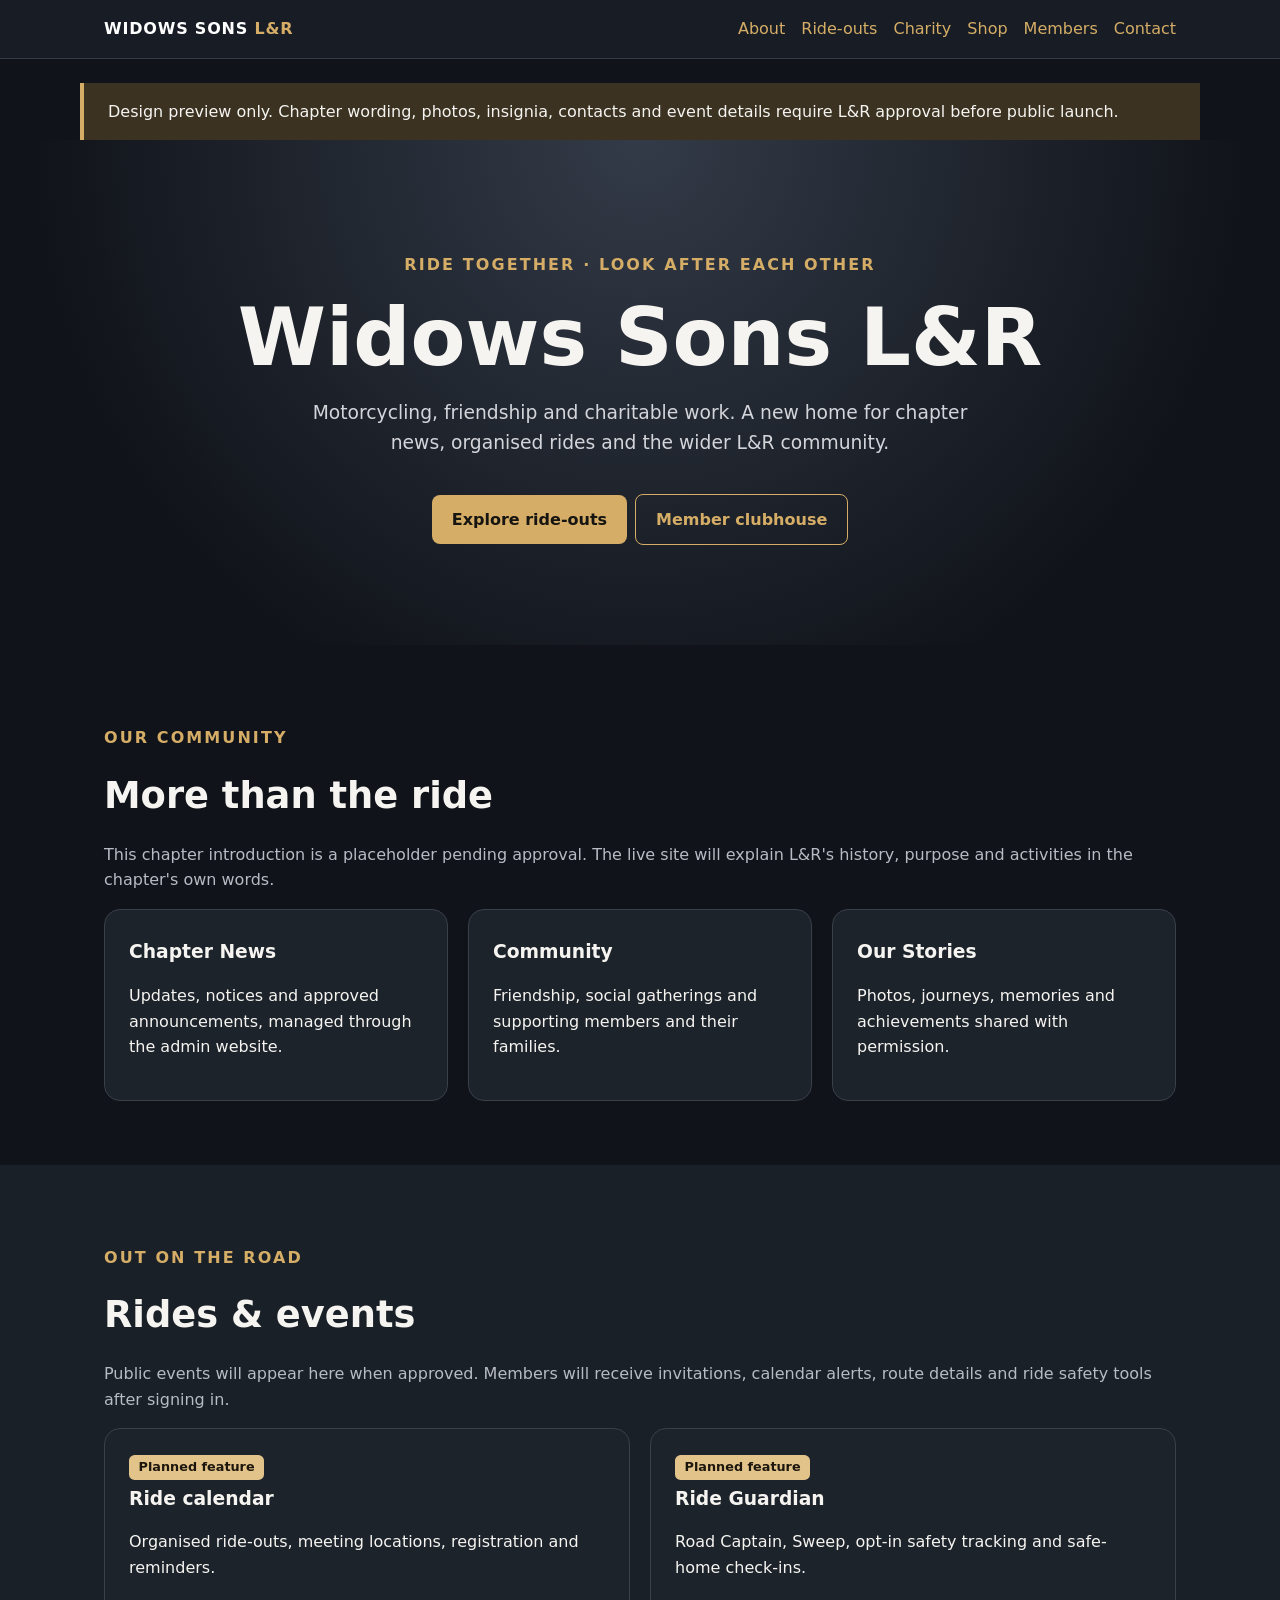
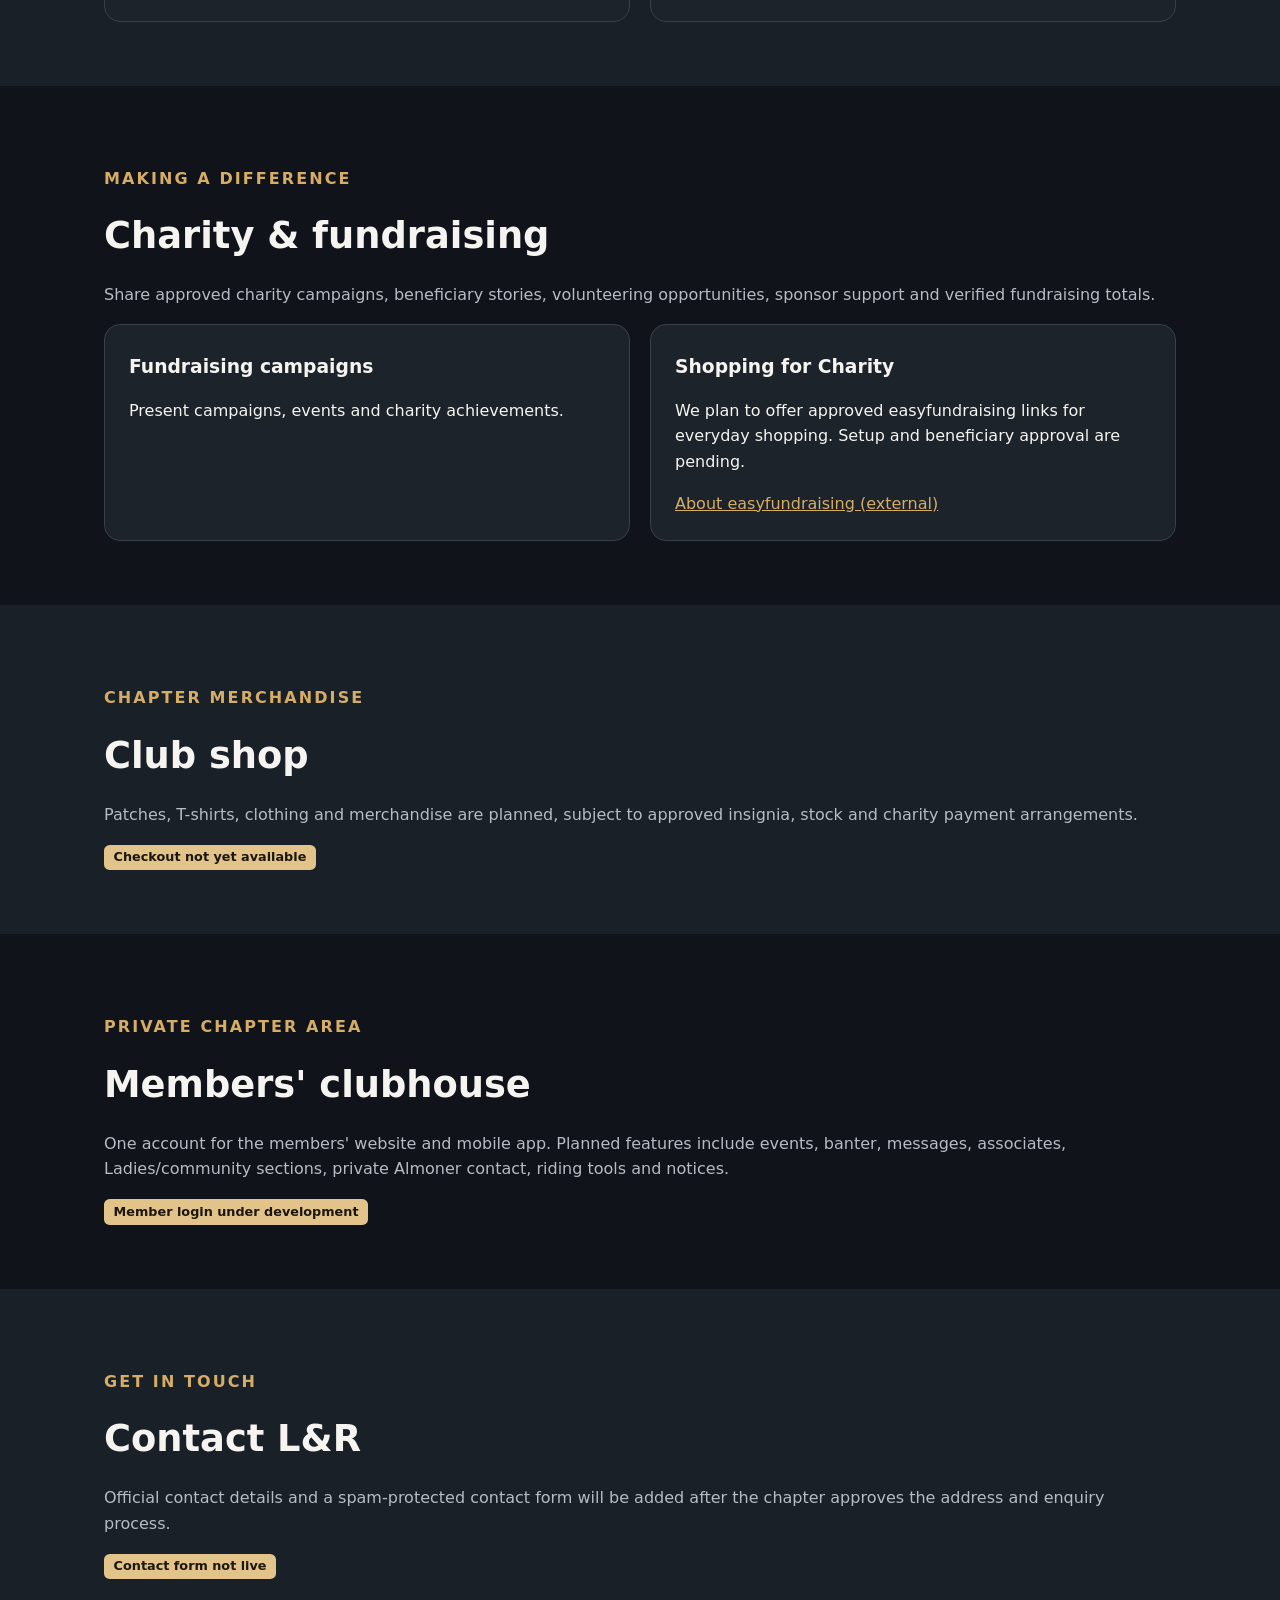
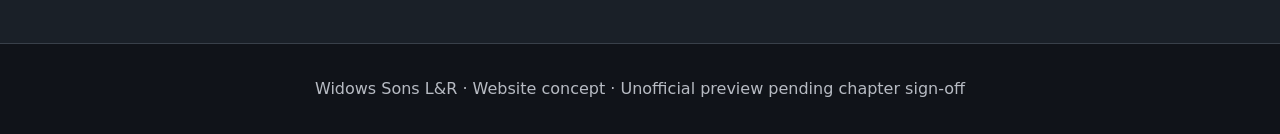
==== site/index.html @ 8ceed38d "Add L&R public website design preview" ====
<!doctype html>
<html lang="en-GB">
<head>
<meta charset="utf-8">
<meta name="viewport" content="width=device-width, initial-scale=1">
<meta name="description" content="Widows Sons L&R chapter community, rides and charitable work. Website design preview.">
<title>Widows Sons L&R | Chapter Website Preview</title>
<style>
:root{color-scheme:dark;--bg:#101319;--panel:#1d232b;--gold:#d5ad66;--text:#f5f4f0;--muted:#b7bbc3}
*{box-sizing:border-box}html{scroll-behavior:smooth}body{margin:0;font-family:system-ui,-apple-system,"Segoe UI",sans-serif;background:var(--bg);color:var(--text);line-height:1.6}
a{color:var(--gold)}a:focus-visible,button:focus-visible{outline:3px solid #fff;outline-offset:4px}
header{background:#181d25;border-bottom:1px solid #343b43;position:sticky;top:0;z-index:5}
nav{max-width:1120px;margin:auto;display:flex;align-items:center;justify-content:space-between;gap:1.2rem;padding:1rem 1.5rem;flex-wrap:wrap}
.brand{text-decoration:none;color:#fff;font-weight:800;letter-spacing:.05em}.links{display:flex;flex-wrap:wrap;gap:1rem}.links a{text-decoration:none}
.hero{padding:6rem 1.5rem;text-align:center;background:radial-gradient(circle at 50% 0%,#333b48,#101319 75%)}
.eyebrow{color:var(--gold);font-weight:700;letter-spacing:.13em;text-transform:uppercase}
h1{font-size:clamp(2.5rem,7vw,5rem);line-height:1.1;margin:.45rem 0}h2{font-size:clamp(1.6rem,3vw,2.3rem);margin:0 0 1rem}h3{margin:.2rem 0 .5rem}
.lead{max-width:700px;margin:1rem auto 2rem;color:#d3d5da;font-size:1.17rem}
.button{display:inline-block;padding:.75rem 1.25rem;margin:.25rem;border-radius:.5rem;background:var(--gold);color:#171511;font-weight:750;text-decoration:none}
.button.secondary{background:transparent;border:1px solid var(--gold);color:var(--gold)}
.container{max-width:1120px;margin:auto;padding:4rem 1.5rem}.grid{display:grid;grid-template-columns:repeat(auto-fit,minmax(min(100%,260px),1fr));gap:1.25rem}
.card{background:var(--panel);border:1px solid #39404a;border-radius:1rem;padding:1.5rem}
.muted{color:var(--muted)}.flag{display:inline-block;color:#1c160c;background:#e2c48b;border-radius:.35rem;padding:.15rem .6rem;font-size:.8rem;font-weight:700}
.band{background:#1a2028}footer{border-top:1px solid #39404a;padding:2rem 1.5rem;text-align:center;color:var(--muted)}
.notice{background:#3b3222;padding:1rem 1.5rem;border-left:4px solid var(--gold);max-width:1120px;margin:1.5rem auto 0}
@media (prefers-reduced-motion:reduce){html{scroll-behavior:auto}}
</style>
</head>
<body>
<header><nav aria-label="Main navigation"><a class="brand" href="#top">WIDOWS SONS <span style="color:var(--gold)">L&amp;R</span></a>
<div class="links"><a href="#about">About</a><a href="#rides">Ride-outs</a><a href="#charity">Charity</a><a href="#shop">Shop</a><a href="#clubhouse">Members</a><a href="#contact">Contact</a></div></nav></header>
<main id="top">
<div class="notice" role="status">Design preview only. Chapter wording, photos, insignia, contacts and event details require L&amp;R approval before public launch.</div>
<section class="hero" aria-labelledby="welcome"><p class="eyebrow">Ride together · Look after each other</p><h1 id="welcome">Widows Sons L&amp;R</h1><p class="lead">Motorcycling, friendship and charitable work. A new home for chapter news, organised rides and the wider L&amp;R community.</p><a class="button" href="#rides">Explore ride-outs</a><a class="button secondary" href="#clubhouse">Member clubhouse</a></section>
<section id="about" class="container"><p class="eyebrow">Our community</p><h2>More than the ride</h2><p class="muted">This chapter introduction is a placeholder pending approval. The live site will explain L&amp;R's history, purpose and activities in the chapter's own words.</p>
<div class="grid"><article class="card"><h3>Chapter News</h3><p>Updates, notices and approved announcements, managed through the admin website.</p></article><article class="card"><h3>Community</h3><p>Friendship, social gatherings and supporting members and their families.</p></article><article class="card"><h3>Our Stories</h3><p>Photos, journeys, memories and achievements shared with permission.</p></article></div></section>
<section id="rides" class="band"><div class="container"><p class="eyebrow">Out on the road</p><h2>Rides &amp; events</h2><p class="muted">Public events will appear here when approved. Members will receive invitations, calendar alerts, route details and ride safety tools after signing in.</p><div class="grid"><article class="card"><span class="flag">Planned feature</span><h3>Ride calendar</h3><p>Organised ride-outs, meeting locations, registration and reminders.</p></article><article class="card"><span class="flag">Planned feature</span><h3>Ride Guardian</h3><p>Road Captain, Sweep, opt-in safety tracking and safe-home check-ins.</p></article></div></div></section>
<section id="charity" class="container"><p class="eyebrow">Making a difference</p><h2>Charity &amp; fundraising</h2><p class="muted">Share approved charity campaigns, beneficiary stories, volunteering opportunities, sponsor support and verified fundraising totals.</p><div class="grid"><article class="card"><h3>Fundraising campaigns</h3><p>Present campaigns, events and charity achievements.</p></article><article class="card"><h3>Shopping for Charity</h3><p>We plan to offer approved easyfundraising links for everyday shopping. Setup and beneficiary approval are pending.</p><a href="https://www.easyfundraising.org.uk/" rel="noopener noreferrer">About easyfundraising (external)</a></article></div></section>
<section id="shop" class="band"><div class="container"><p class="eyebrow">Chapter merchandise</p><h2>Club shop</h2><p class="muted">Patches, T-shirts, clothing and merchandise are planned, subject to approved insignia, stock and charity payment arrangements.</p><span class="flag">Checkout not yet available</span></div></section>
<section id="clubhouse" class="container"><p class="eyebrow">Private chapter area</p><h2>Members' clubhouse</h2><p class="muted">One account for the members' website and mobile app. Planned features include events, banter, messages, associates, Ladies/community sections, private Almoner contact, riding tools and notices.</p><span class="flag">Member login under development</span></section>
<section id="contact" class="band"><div class="container"><p class="eyebrow">Get in touch</p><h2>Contact L&amp;R</h2><p class="muted">Official contact details and a spam-protected contact form will be added after the chapter approves the address and enquiry process.</p><span class="flag">Contact form not live</span></div></section>
</main><footer>Widows Sons L&amp;R · Website concept · Unofficial preview pending chapter sign-off</footer>
</body></html>
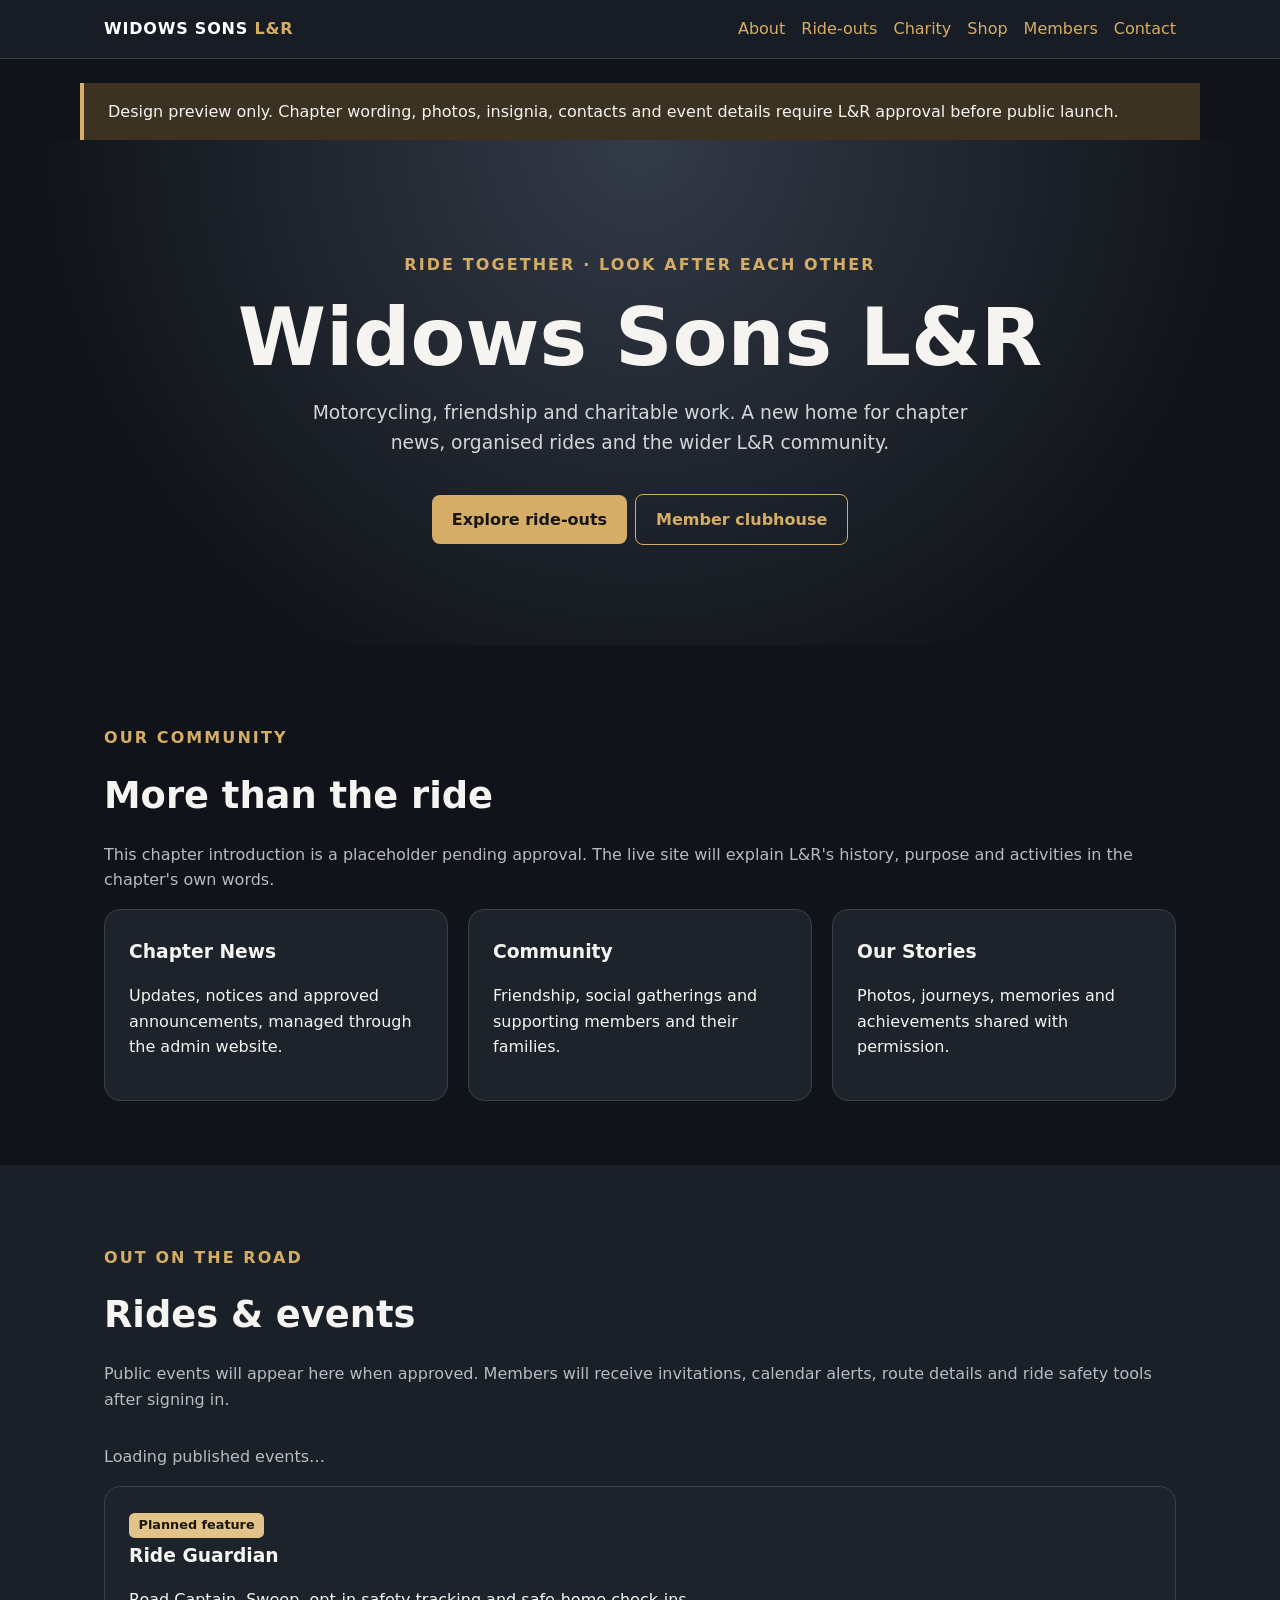
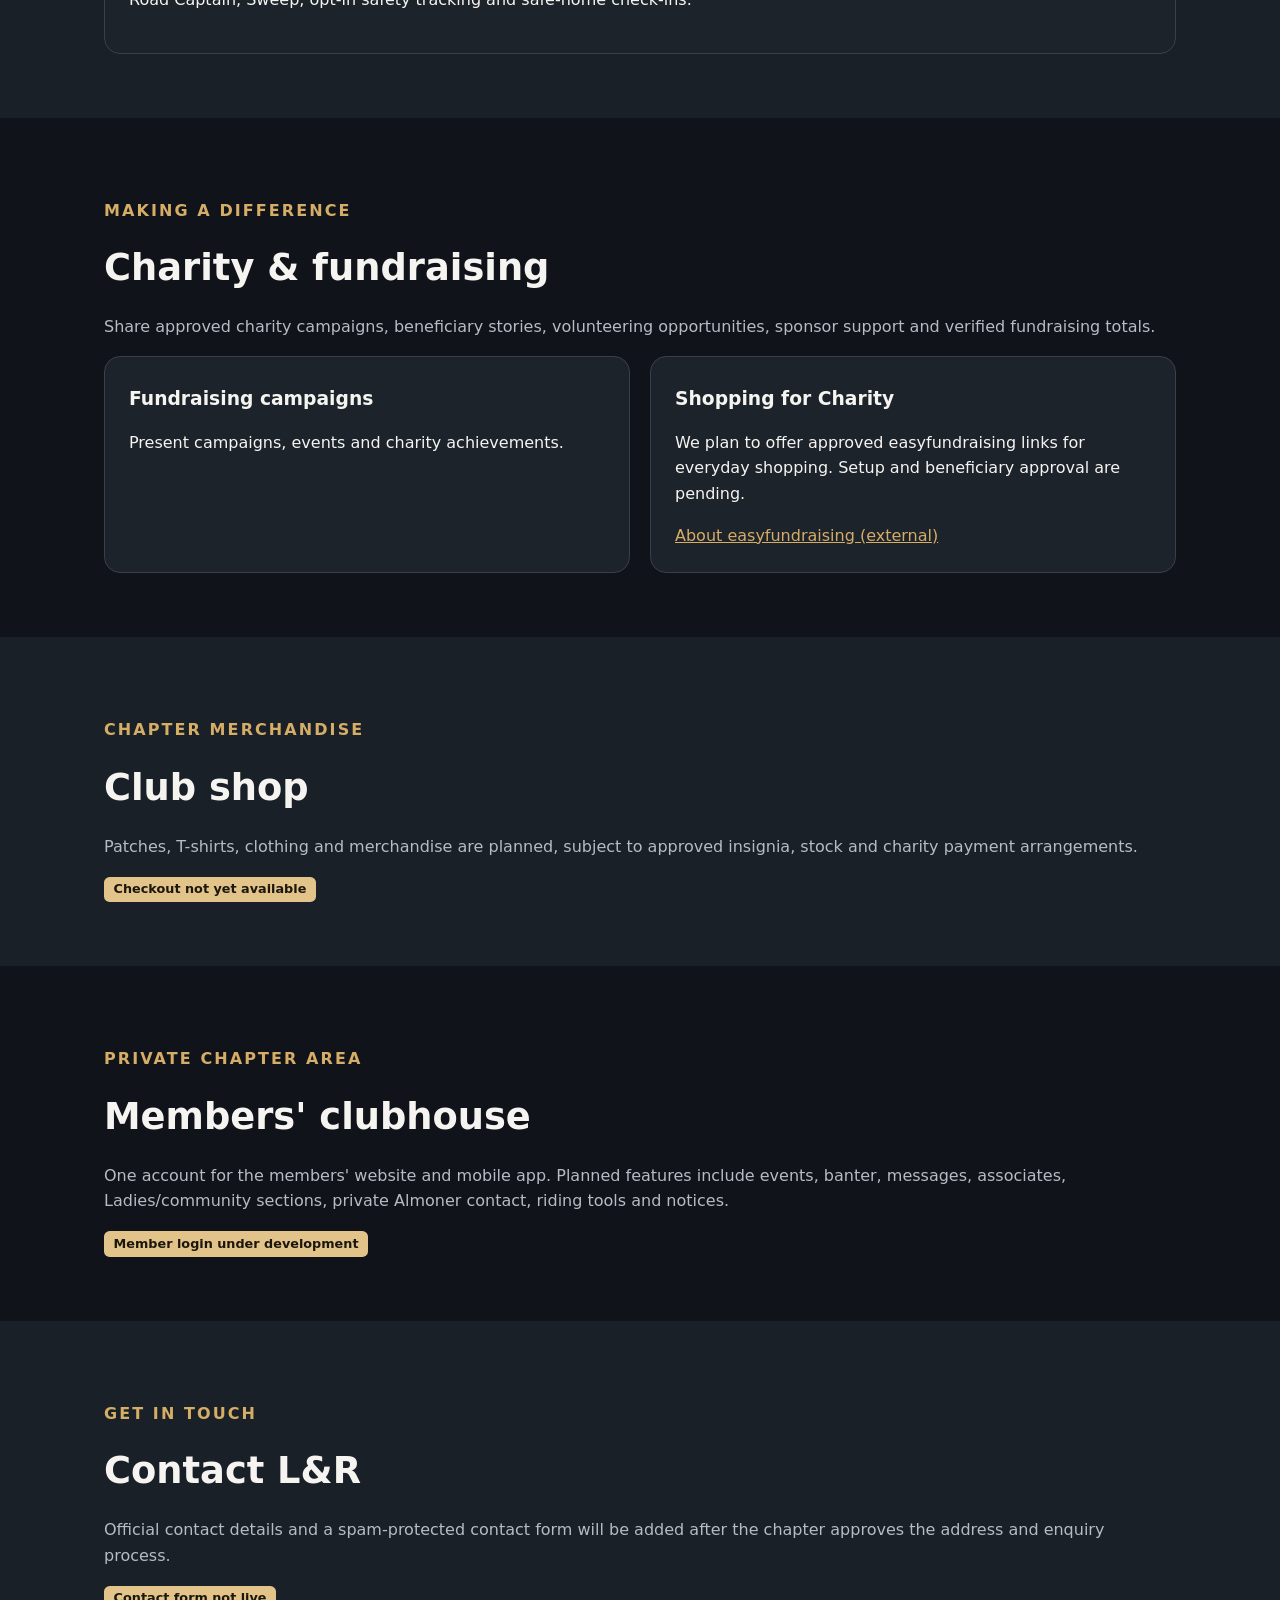
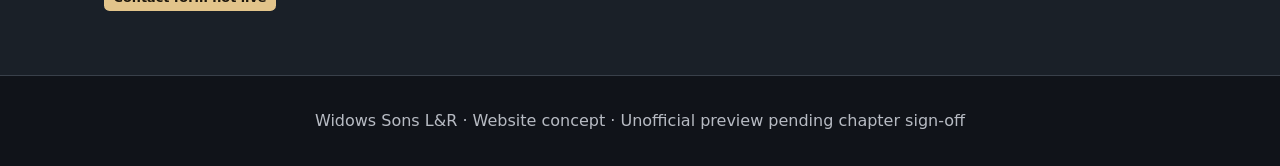
==== commit 00631539: "Wire public website to tenant-scoped events via same-origin API" ====
--- a/site/index.html
+++ b/site/index.html
@@ -34,10 +34,10 @@
 <section class="hero" aria-labelledby="welcome"><p class="eyebrow">Ride together · Look after each other</p><h1 id="welcome">Widows Sons L&amp;R</h1><p class="lead">Motorcycling, friendship and charitable work. A new home for chapter news, organised rides and the wider L&amp;R community.</p><a class="button" href="#rides">Explore ride-outs</a><a class="button secondary" href="#clubhouse">Member clubhouse</a></section>
 <section id="about" class="container"><p class="eyebrow">Our community</p><h2>More than the ride</h2><p class="muted">This chapter introduction is a placeholder pending approval. The live site will explain L&amp;R's history, purpose and activities in the chapter's own words.</p>
 <div class="grid"><article class="card"><h3>Chapter News</h3><p>Updates, notices and approved announcements, managed through the admin website.</p></article><article class="card"><h3>Community</h3><p>Friendship, social gatherings and supporting members and their families.</p></article><article class="card"><h3>Our Stories</h3><p>Photos, journeys, memories and achievements shared with permission.</p></article></div></section>
-<section id="rides" class="band"><div class="container"><p class="eyebrow">Out on the road</p><h2>Rides &amp; events</h2><p class="muted">Public events will appear here when approved. Members will receive invitations, calendar alerts, route details and ride safety tools after signing in.</p><div class="grid"><article class="card"><span class="flag">Planned feature</span><h3>Ride calendar</h3><p>Organised ride-outs, meeting locations, registration and reminders.</p></article><article class="card"><span class="flag">Planned feature</span><h3>Ride Guardian</h3><p>Road Captain, Sweep, opt-in safety tracking and safe-home check-ins.</p></article></div></div></section>
+<section id="rides" class="band"><div class="container"><p class="eyebrow">Out on the road</p><h2>Rides &amp; events</h2><p class="muted">Public events will appear here when approved. Members will receive invitations, calendar alerts, route details and ride safety tools after signing in.</p><div class="grid" id="public-events" aria-live="polite"><p class="muted">Loading published events…</p></div><div class="grid"><article class="card"><span class="flag">Planned feature</span><h3>Ride Guardian</h3><p>Road Captain, Sweep, opt-in safety tracking and safe-home check-ins.</p></article></div></div></section>
 <section id="charity" class="container"><p class="eyebrow">Making a difference</p><h2>Charity &amp; fundraising</h2><p class="muted">Share approved charity campaigns, beneficiary stories, volunteering opportunities, sponsor support and verified fundraising totals.</p><div class="grid"><article class="card"><h3>Fundraising campaigns</h3><p>Present campaigns, events and charity achievements.</p></article><article class="card"><h3>Shopping for Charity</h3><p>We plan to offer approved easyfundraising links for everyday shopping. Setup and beneficiary approval are pending.</p><a href="https://www.easyfundraising.org.uk/" rel="noopener noreferrer">About easyfundraising (external)</a></article></div></section>
 <section id="shop" class="band"><div class="container"><p class="eyebrow">Chapter merchandise</p><h2>Club shop</h2><p class="muted">Patches, T-shirts, clothing and merchandise are planned, subject to approved insignia, stock and charity payment arrangements.</p><span class="flag">Checkout not yet available</span></div></section>
 <section id="clubhouse" class="container"><p class="eyebrow">Private chapter area</p><h2>Members' clubhouse</h2><p class="muted">One account for the members' website and mobile app. Planned features include events, banter, messages, associates, Ladies/community sections, private Almoner contact, riding tools and notices.</p><span class="flag">Member login under development</span></section>
 <section id="contact" class="band"><div class="container"><p class="eyebrow">Get in touch</p><h2>Contact L&amp;R</h2><p class="muted">Official contact details and a spam-protected contact form will be added after the chapter approves the address and enquiry process.</p><span class="flag">Contact form not live</span></div></section>
-</main><footer>Widows Sons L&amp;R · Website concept · Unofficial preview pending chapter sign-off</footer>
+</main><script defer src="/app.js"></script><footer>Widows Sons L&amp;R · Website concept · Unofficial preview pending chapter sign-off</footer>
 </body></html>
